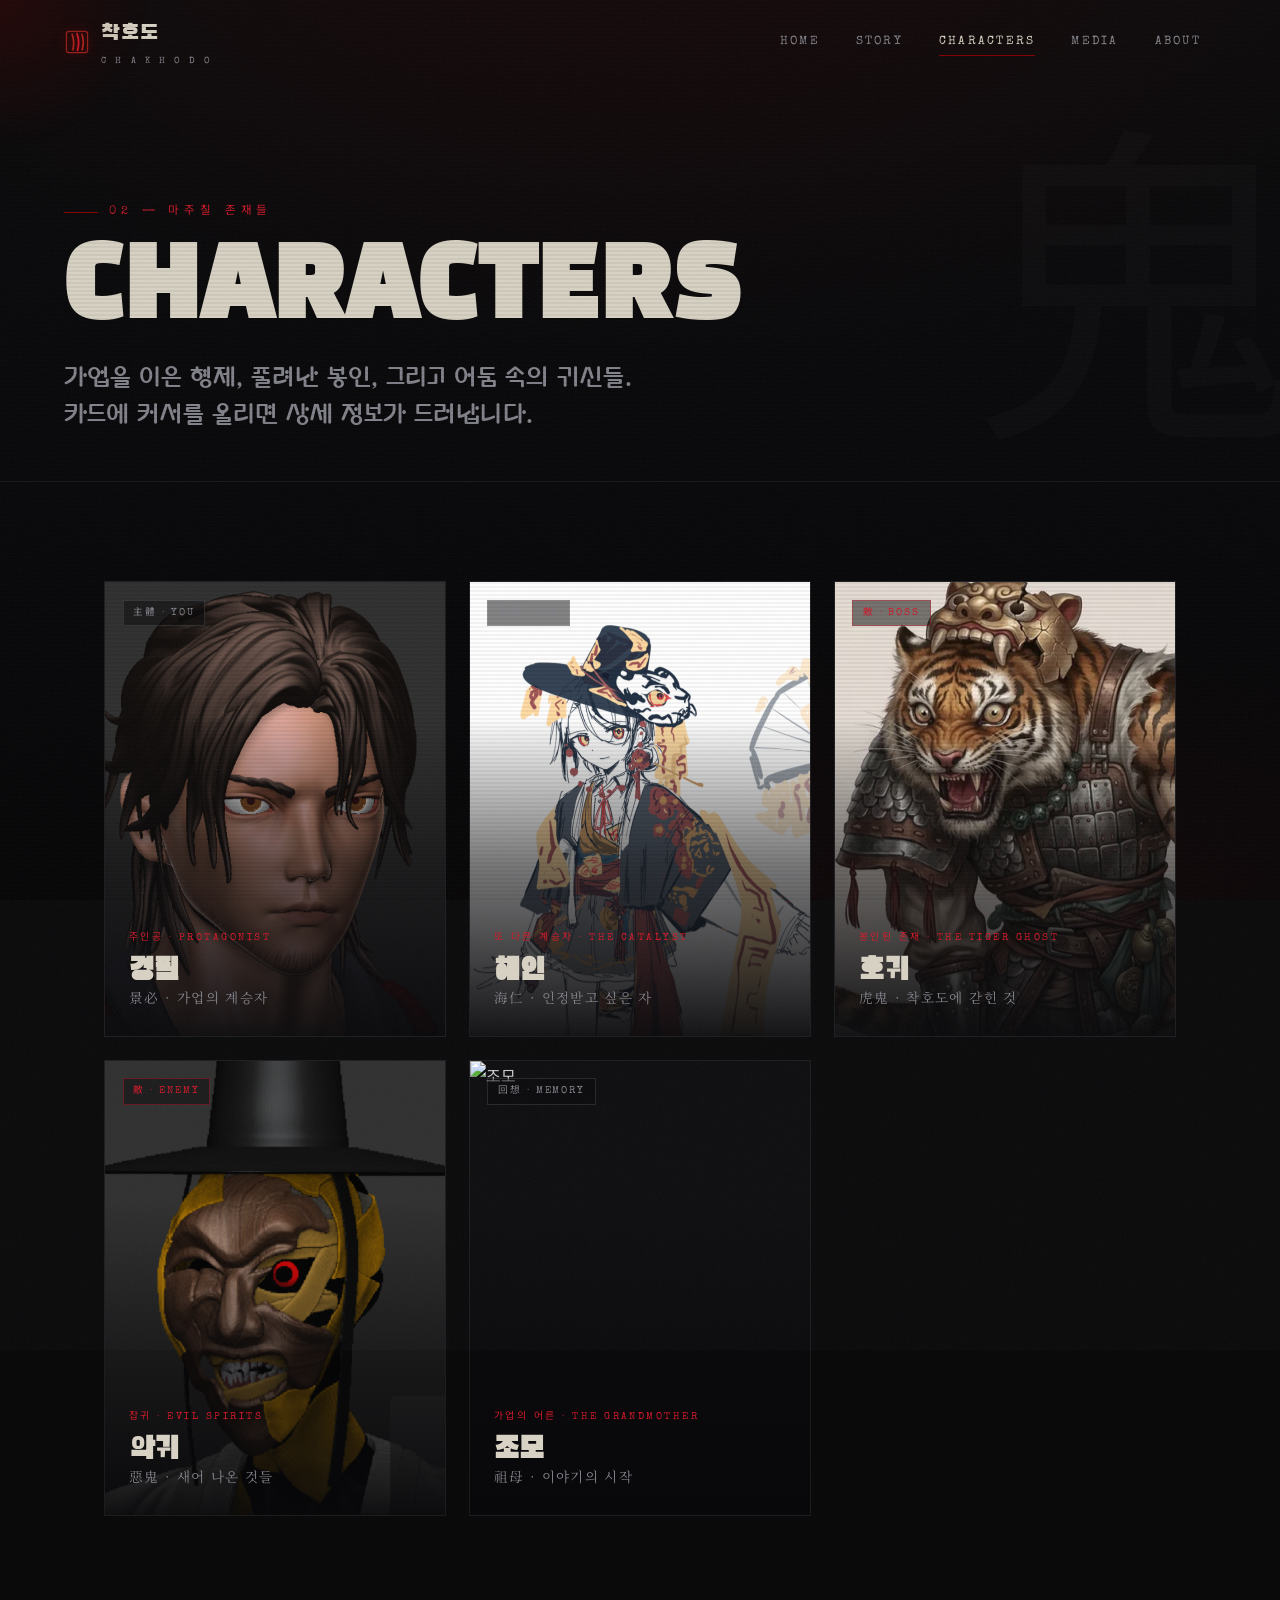
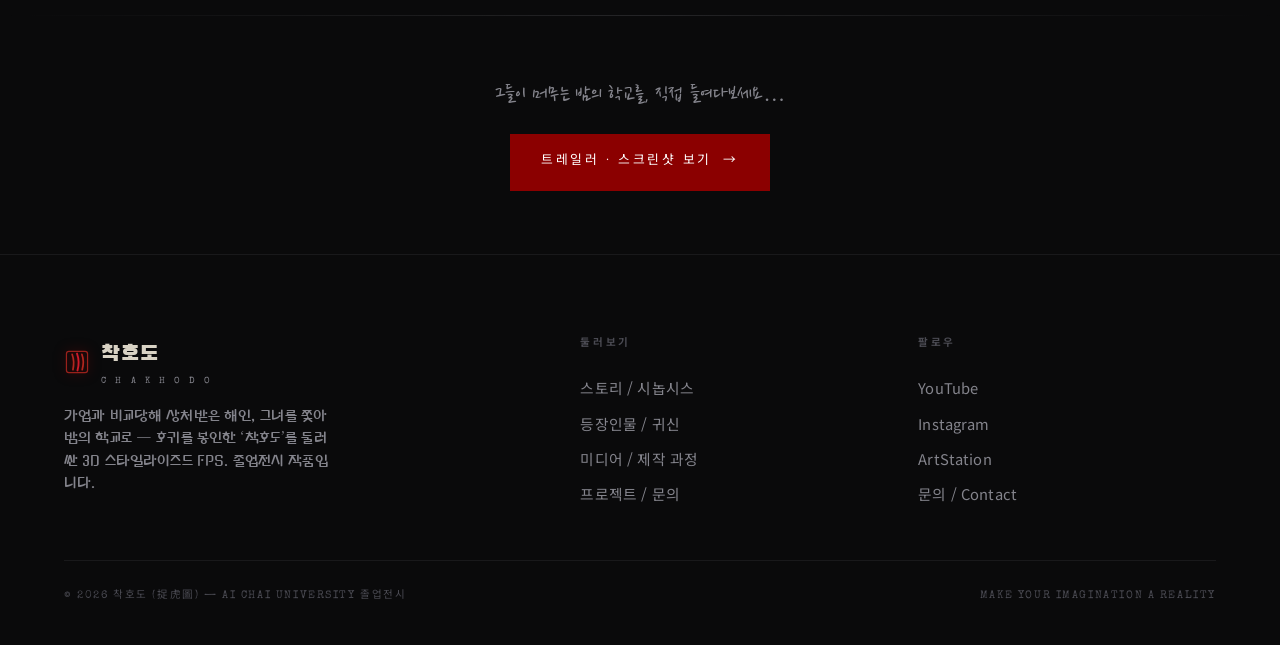
==== characters.html @ b0e3c372 "Initial commit: 졸업작품 Chakhodo 웹사이트" ====
<!DOCTYPE html>
<html lang="ko">
<head>
  <meta charset="UTF-8" />
  <meta name="viewport" content="width=device-width, initial-scale=1.0" />
  <title>등장인물 / 귀신 — 착호도 (捉虎圖)</title>
  <meta name="description" content="경필, 해인, 호귀, 그리고 학교를 떠도는 악귀들. 3D 스타일라이즈드 FPS 착호도의 등장인물." />
  <meta name="theme-color" content="#0a0a0b" />
  <link rel="icon" type="image/svg+xml" href="assets/img/mark.svg" />
  <link rel="preconnect" href="https://fonts.googleapis.com" />
  <link rel="preconnect" href="https://fonts.gstatic.com" crossorigin />
  <link rel="stylesheet" href="assets/css/style.css" />
</head>
<body>
  <div class="grain" aria-hidden="true"></div>
  <div class="scanlines" aria-hidden="true"></div>
  <div class="vignette" aria-hidden="true"></div>
  <div class="cursor-glow" aria-hidden="true"></div>

  <header class="site-header">
    <a class="brand" href="index.html" aria-label="착호도 홈">
      <img class="mark" src="assets/img/mark.svg" alt="" />
      <span>착호도<small>C H A K H O D O</small></span>
    </a>
    <nav class="nav" aria-label="주요 메뉴">
      <a href="index.html">HOME</a>
      <a href="story.html">STORY</a>
      <a href="characters.html" class="active">CHARACTERS</a>
      <a href="media.html">MEDIA</a>
      <a href="download.html">ABOUT</a>
    </nav>
    <button class="nav-toggle" aria-label="메뉴 열기" aria-expanded="false">
      <span></span><span></span><span></span>
    </button>
  </header>

  <main>
    <section class="page-hero" data-ghost="鬼">
      <span class="eyebrow">02 — 마주칠 존재들</span>
      <h1 class="glitch" data-text="CHARACTERS">CHARACTERS</h1>
      <p>가업을 이은 형제, 풀려난 봉인, 그리고 어둠 속의 귀신들.<br>카드에 커서를 올리면 상세 정보가 드러납니다.</p>
    </section>

    <section class="section">
      <div class="wrap">
        <div class="char-grid">

          <!-- 경필 (주인공) -->
          <article class="char-card reveal">
            <img class="char-portrait" src="assets/img/char/CHARACTERS-1.png" alt="경필" loading="lazy" />
            <span class="char-card__tag">主體 · YOU</span>
            <div class="char-card__body">
              <span class="char-card__role">주인공 · Protagonist</span>
              <h3 class="char-card__name">경필<span class="sub">景必 · 가업의 계승자</span></h3>
              <p class="char-card__desc">가업을 물려받은 자이자 플레이어. 뒤늦게 해인의 쪽지를 전해 듣고 밤의 학교로 달려가, 1인칭 시점에서 악귀를 격퇴하며 그녀의 흔적을 쫓는다.</p>
            </div>
          </article>

          <!-- 해인 (발단) -->
          <article class="char-card reveal" data-d="1">
            <img class="char-portrait" src="assets/img/char/CHARACTERS-2.png" alt="해인" loading="lazy" />
            <span class="char-card__tag">發端 · KEY</span>
            <div class="char-card__body">
              <span class="char-card__role">또 다른 계승자 · The Catalyst</span>
              <h3 class="char-card__name">해인<span class="sub">海仁 · 인정받고 싶은 자</span></h3>
              <p class="char-card__desc">모두에게 인정받고 싶었던 사람. 쪽지를 남기고 홀로 착호도의 봉인을 풀려 하지만, 서툰 주술이 오히려 귀신을 끌어들여 봉인을 무너뜨리는 화근이 된다.</p>
            </div>
          </article>

          <!-- 호귀 (보스) -->
          <article class="char-card is-threat reveal" data-d="2">
            <img class="char-portrait" src="assets/img/char/CHARACTERS-3.png" alt="호귀" loading="lazy" />
            <span class="char-card__tag">敵 · BOSS</span>
            <div class="char-card__body">
              <span class="char-card__role">봉인된 존재 · The Tiger Ghost</span>
              <h3 class="char-card__name">호귀<span class="sub">虎鬼 · 착호도에 갇힌 것</span></h3>
              <p class="char-card__desc">학교의 착호도(捉虎圖)에 봉인되어 있던 호랑이 귀신. 봉인이 무너질수록 본모습을 드러내며, 경필이 끝내 마주해야 할 가장 큰 위협이다.</p>
            </div>
          </article>

          <!-- 악귀 (적) -->
          <article class="char-card is-threat reveal">
            <img class="char-portrait" src="assets/img/char/CHARACTERS-4.png" alt="악귀" loading="lazy" />
            <span class="char-card__tag">敵 · ENEMY</span>
            <div class="char-card__body">
              <span class="char-card__role">잡귀 · Evil Spirits</span>
              <h3 class="char-card__name">악귀<span class="sub">惡鬼 · 새어 나온 것들</span></h3>
              <p class="char-card__desc">해인의 주술에 이끌려 봉인 밖으로 새어 나온 귀신들. 어두운 복도와 교실을 메우며 두 사람을 위협한다. 경필이 차례로 격퇴해야 할 FPS의 적들.</p>
            </div>
          </article>

          <!-- 조모 (회상) -->
          <article class="char-card reveal" data-d="1">
            <img class="char-portrait" src="assets/img/char/CHARACTERS-5.png" alt="조모" loading="lazy" />
            <span class="char-card__tag">回想 · MEMORY</span>
            <div class="char-card__body">
              <span class="char-card__role">가업의 어른 · The Grandmother</span>
              <h3 class="char-card__name">조모<span class="sub">祖母 · 이야기의 시작</span></h3>
              <p class="char-card__desc">그 장례식에서 모든 것이 시작되었다. 가업과 착호도, 그리고 두 사람의 엇갈린 마음 — 회상 속에서 그 내력이 조금씩 드러난다.</p>
            </div>
          </article>

        </div>

      </div>
    </section>

    <hr class="divider" />

    <section class="section section--tight">
      <div class="wrap" style="text-align:center;">
        <p class="hand reveal" style="margin-bottom:1.4rem;">그들이 머무는 밤의 학교를, 직접 들여다보세요…</p>
        <a href="media.html" class="btn btn--solid reveal" data-d="1">트레일러 · 스크린샷 보기 <span class="arrow">→</span></a>
      </div>
    </section>
  </main>

  <footer class="site-footer">
    <div class="footer-grid">
      <div class="footer-brand">
        <a class="brand" href="index.html">
          <img class="mark" src="assets/img/mark.svg" alt="" />
          <span>착호도<small>C H A K H O D O</small></span>
        </a>
        <p>가업과 비교당해 상처받은 해인, 그녀를 쫓아 밤의 학교로 — 호귀를 봉인한 ‘착호도’를 둘러싼 3D 스타일라이즈드 FPS. 졸업전시 작품입니다.</p>
      </div>
      <div class="foot-col">
        <h5>둘러보기</h5>
        <a href="story.html">스토리 / 시놉시스</a>
        <a href="characters.html">등장인물 / 귀신</a>
        <a href="media.html">미디어 / 제작 과정</a>
        <a href="download.html">프로젝트 / 문의</a>
      </div>
      <div class="foot-col">
        <h5>팔로우</h5>
        <a href="#" rel="noopener">YouTube</a>
        <a href="#" rel="noopener">Instagram</a>
        <a href="#" rel="noopener">ArtStation</a>
        <a href="download.html">문의 / Contact</a>
      </div>
    </div>
    <div class="foot-bottom">
      <span>© <span data-year>2026</span> 착호도 (捉虎圖) — ai Chai University 졸업전시</span>
      <span>MAKE YOUR IMAGINATION A REALITY</span>
    </div>
  </footer>

  <script src="assets/js/main.js"></script>
</body>
</html>
---- assets/css/style.css ----
/* =====================================================================
   착호도 (捉虎圖 · Chakhodo) — 조선 민속 호러 게임 웹사이트
   Design System  ·  Korean Folk Horror / Ink · Grunge
   ---------------------------------------------------------------------
   목차
   00. Fonts & Reset
   01. Design Tokens (변수)
   02. Base / Typography
   03. Atmosphere Layers (grain / vignette / scanlines / cursor)
   04. Layout & Utilities
   05. Header / Navigation
   06. Buttons & Links
   07. Hero
   08. Sections & Headings
   09. Cards (story / character / media / team)
   10. Lightbox
   11. Footer
   12. Animations
   13. Reveal on scroll
   14. Responsive
   ===================================================================== */

/* 00. Fonts ---------------------------------------------------------- */
@import url('https://fonts.googleapis.com/css2?family=Black+Han+Sans&family=Gugi&family=Italianno&family=Nanum+Brush+Script&family=Noto+Sans+KR:wght@300;400;500;700&family=Noto+Serif+KR:wght@400;600;900&family=Noto+Serif+TC:wght@600;900&family=Nanum+Pen+Script&family=Special+Elite&display=swap');

/* 독립서체(Dokrip) — 고전 붓글씨 웹폰트 (projectnoonnu) */
@font-face {
  font-family: 'Independent';
  src: url('https://cdn.jsdelivr.net/gh/projectnoonnu/noonfonts_twelve@1.1/Dokrip.woff') format('woff');
  font-weight: normal;
  font-display: swap;
}

*, *::before, *::after { box-sizing: border-box; margin: 0; padding: 0; }

/* 01. Design Tokens -------------------------------------------------- */
:root {
  /* color */
  --bg:        #0a0a0b;
  --bg-1:      #0e0e10;
  --bg-2:      #141417;
  --bg-3:      #1b1b1f;
  --line:      rgba(220, 220, 230, 0.07);
  --line-2:    rgba(220, 220, 230, 0.13);

  --text:      #c9c9cc;
  --text-dim:  #84848c;
  --text-faint:#4a4a52;

  --blood:       #8b0000;
  --blood-mid:   #a51010;
  --blood-bright:#d11a2a;
  --rust:        #6b4a3a;
  --bone:        #d8d2c4;
  --seal:        #b3261e;   /* 인주(印朱) 붉은색 — 제목 한자/영문 */
  --paper:       #d9c9a6;   /* 한지(韓紙) 종이색 */
  --ink-white:   #f2eee4;   /* 붓글씨 흰색 */

  /* type */
  --f-display: 'Black Han Sans', 'Noto Sans KR', sans-serif;
  --f-brush:   'Gugi', 'Nanum Brush Script', 'Black Han Sans', serif; /* 붓글씨 제목 */
  --f-script:  'Italianno', cursive;                                  /* 영문 필기체 */
  --f-hanja:   'Noto Serif TC', 'Noto Serif KR', serif;               /* 한자 번체(정자) */
  --f-desc:    'Independent', 'Gugi', 'Noto Serif KR', serif; /* 설명(본문) 고전 붓글씨 — 독립서체 */
  --f-serif:   'Noto Serif KR', serif;
  --f-body:    'Noto Sans KR', sans-serif;
  --f-hand:    'Nanum Pen Script', cursive;
  --f-mono:    'Special Elite', 'Noto Sans KR', monospace;

  /* space */
  --pad-x: clamp(1.25rem, 5vw, 6rem);
  --maxw: 1200px;

  /* fx */
  --ease: cubic-bezier(0.22, 0.61, 0.36, 1);
}

/* 02. Base ----------------------------------------------------------- */
html { scroll-behavior: smooth; -webkit-text-size-adjust: 100%; }

body {
  background: var(--bg);
  color: var(--text);
  font-family: var(--f-body);
  font-weight: 400;
  line-height: 1.75;
  letter-spacing: 0.01em;
  overflow-x: hidden;
  position: relative;
  min-height: 100vh;
  -webkit-font-smoothing: antialiased;
}

/* faint background texture — radial decay + a deep red breath */
body::before {
  content: "";
  position: fixed;
  inset: 0;
  z-index: -2;
  background:
    radial-gradient(120% 90% at 50% -10%, rgba(139,0,0,0.10), transparent 55%),
    radial-gradient(90% 70% at 80% 110%, rgba(40,10,12,0.35), transparent 60%),
    linear-gradient(180deg, #0a0a0b 0%, #08080a 50%, #060607 100%);
  animation: breathe 11s ease-in-out infinite;
}

img { max-width: 100%; display: block; }
a { color: inherit; text-decoration: none; }
::selection { background: var(--blood); color: #fff; }

/* custom scrollbar */
::-webkit-scrollbar { width: 11px; }
::-webkit-scrollbar-track { background: #060607; }
::-webkit-scrollbar-thumb {
  background: linear-gradient(var(--bg-3), #2a1416);
  border: 2px solid #060607; border-radius: 99px;
}
::-webkit-scrollbar-thumb:hover { background: var(--blood); }

/* 03. Atmosphere Layers --------------------------------------------- */
/* film grain */
.grain {
  position: fixed; inset: -50%;
  z-index: 9990; pointer-events: none;
  opacity: 0.045;
  background-image: url("data:image/svg+xml,%3Csvg xmlns='http://www.w3.org/2000/svg' width='220' height='220'%3E%3Cfilter id='n'%3E%3CfeTurbulence type='fractalNoise' baseFrequency='0.9' numOctaves='3' stitchTiles='stitch'/%3E%3C/filter%3E%3Crect width='100%25' height='100%25' filter='url(%23n)'/%3E%3C/svg%3E");
  animation: grainShift 0.5s steps(4) infinite;
}
/* vignette */
.vignette {
  position: fixed; inset: 0; z-index: 9991; pointer-events: none;
  background: radial-gradient(120% 120% at 50% 45%, transparent 55%, rgba(0,0,0,0.55) 100%);
  mix-blend-mode: multiply;
}
/* scanlines (very subtle) */
.scanlines {
  position: fixed; inset: 0; z-index: 9992; pointer-events: none;
  opacity: 0.5;
  background: repeating-linear-gradient(
    180deg, transparent 0, transparent 2px, rgba(0,0,0,0.18) 3px, transparent 4px);
}
/* trailing cursor glow (desktop only, set via JS) */
.cursor-glow {
  position: fixed; top: 0; left: 0; z-index: 9993; pointer-events: none;
  width: 320px; height: 320px; margin: -160px 0 0 -160px;
  border-radius: 50%;
  background: radial-gradient(circle, rgba(139,0,0,0.18), transparent 65%);
  opacity: 0; transition: opacity 0.6s ease;
  will-change: transform;
}
body.has-cursor .cursor-glow { opacity: 1; }

/* 04. Layout & Utilities -------------------------------------------- */
.wrap { width: 100%; max-width: var(--maxw); margin-inline: auto; padding-inline: var(--pad-x); }
.section { padding-block: clamp(4.5rem, 11vh, 9rem); position: relative; }
.section--tight { padding-block: clamp(3rem, 7vh, 5rem); }
.divider { height: 1px; background: linear-gradient(90deg, transparent, var(--line-2), transparent); border: 0; }

.eyebrow {
  font-family: var(--f-mono);
  font-size: 0.72rem; letter-spacing: 0.42em; text-transform: uppercase;
  color: var(--blood-bright); display: inline-flex; align-items: center; gap: 0.7rem;
}
.eyebrow::before { content: ""; width: 34px; height: 1px; background: var(--blood); display: inline-block; }
.text-dim { color: var(--text-dim); }
.hand { font-family: var(--f-hand); color: var(--text-dim); font-size: 1.35rem; line-height: 1.5; }

/* 설명(본문) 텍스트 — 붓글씨 폰트 (작고 흘림이 강해 크기·줄간격 보정)
   ※ 너무 흘려 읽기 어려우면 이 블록의 selector에서 해당 항목만 빼면 됩니다. */
.hero__lede,
.page-hero p,
.sec-sub,
.prose p,
.lore-card p,
.char-card__desc,
.feat p,
.tl-item p,
.dl-panel p,
.footer-brand p {
  font-family: var(--f-desc);
  font-size: 1.5em;          /* ← 설명 글자 크기 (더 키우려면 이 값을 올리세요) */
  line-height: 1.55;
  letter-spacing: 0.01em;
}
/* 영문이 섞인 본문은 라틴 글자만 읽기 좋은 폰트로 (붓글씨는 한글만 지원) */
.lore-card p:lang(en) { font-family: 'Noto Sans KR', sans-serif; font-size: 1rem; line-height: 1.9; }

/* 05. Header / Nav --------------------------------------------------- */
.site-header {
  position: fixed; top: 0; left: 0; right: 0; z-index: 1000;
  display: flex; align-items: center; justify-content: space-between;
  padding: 0.9rem var(--pad-x);
  transition: background 0.4s var(--ease), border-color 0.4s var(--ease), padding 0.4s var(--ease);
  border-bottom: 1px solid transparent;
}
.site-header.scrolled {
  background: rgba(8,8,10,0.82);
  backdrop-filter: blur(12px) saturate(120%);
  -webkit-backdrop-filter: blur(12px) saturate(120%);
  border-bottom-color: var(--line);
  padding-block: 0.65rem;
}
.brand { display: flex; align-items: center; gap: 0.7rem; font-family: var(--f-display); font-size: 1.4rem; letter-spacing: 0.06em; color: var(--bone); }
.brand .mark { width: 26px; height: 26px; flex: 0 0 auto; filter: drop-shadow(0 0 6px rgba(139,0,0,0.6)); }
.brand small { font-family: var(--f-mono); font-size: 0.55rem; letter-spacing: 0.35em; color: var(--text-dim); display: block; }

.nav { display: flex; align-items: center; gap: 0.35rem; }
.nav a {
  position: relative; font-family: var(--f-mono); font-size: 0.78rem; letter-spacing: 0.18em;
  text-transform: uppercase; color: var(--text-dim); padding: 0.55rem 0.95rem; transition: color 0.3s;
}
.nav a::after {
  content: ""; position: absolute; left: 0.95rem; right: 0.95rem; bottom: 0.35rem; height: 1px;
  background: var(--blood-bright); transform: scaleX(0); transform-origin: left; transition: transform 0.35s var(--ease);
}
.nav a:hover { color: var(--text); }
.nav a:hover::after { transform: scaleX(1); }
.nav a.active { color: var(--bone); }
.nav a.active::after { transform: scaleX(1); background: var(--blood); }

.nav-toggle {
  display: none; width: 42px; height: 42px; background: none; border: 1px solid var(--line-2);
  cursor: pointer; position: relative; border-radius: 4px;
}
.nav-toggle span { position: absolute; left: 10px; right: 10px; height: 1.5px; background: var(--text); transition: 0.3s var(--ease); }
.nav-toggle span:nth-child(1) { top: 14px; }
.nav-toggle span:nth-child(2) { top: 20px; }
.nav-toggle span:nth-child(3) { top: 26px; }
.nav-toggle.open span:nth-child(1) { top: 20px; transform: rotate(45deg); }
.nav-toggle.open span:nth-child(2) { opacity: 0; }
.nav-toggle.open span:nth-child(3) { top: 20px; transform: rotate(-45deg); }

/* 06. Buttons -------------------------------------------------------- */
.btn {
  display: inline-flex; align-items: center; gap: 0.7rem;
  font-family: var(--f-mono); font-size: 0.8rem; letter-spacing: 0.2em; text-transform: uppercase;
  padding: 1rem 1.9rem; cursor: pointer; border: 1px solid var(--line-2); background: transparent;
  color: var(--text); position: relative; overflow: hidden; transition: color 0.35s, border-color 0.35s;
}
.btn::before {
  content: ""; position: absolute; inset: 0; background: var(--blood);
  transform: translateY(101%); transition: transform 0.4s var(--ease); z-index: -1;
}
.btn:hover { color: #fff; border-color: var(--blood); }
.btn:hover::before { transform: translateY(0); }
.btn .arrow { transition: transform 0.35s var(--ease); }
.btn:hover .arrow { transform: translateX(5px); }
.btn--solid { background: var(--blood); border-color: var(--blood); color: #fff; }
.btn--solid::before { background: #fff; }
.btn--solid:hover { color: var(--bg); }
.btn--ghost { border-color: transparent; padding-inline: 0.5rem; }
.btn--ghost::before { display: none; }
.btn--ghost:hover { color: var(--blood-bright); }

/* 07. Hero ----------------------------------------------------------- */
.hero {
  min-height: 100svh; display: flex; flex-direction: column; justify-content: center;
  position: relative; padding: 7rem var(--pad-x) 4rem; overflow: hidden;
}
.hero__bg {
  position: absolute; inset: 0; z-index: -1;
  background:
    radial-gradient(60% 50% at 50% 38%, rgba(139,0,0,0.16), transparent 70%),
    repeating-linear-gradient(90deg, transparent 0 38px, rgba(255,255,255,0.012) 39px 40px);
}
.hero__bg::after { /* drifting fog */
  content: ""; position: absolute; inset: -20%;
  background: radial-gradient(40% 40% at 30% 60%, rgba(60,60,70,0.10), transparent 70%),
              radial-gradient(45% 45% at 75% 30%, rgba(80,20,24,0.10), transparent 70%);
  animation: drift 24s ease-in-out infinite alternate;
}
/* 배경 동영상 (메인 히어로) — 끊김 없이 반복 재생되는 앰비언트 배경 */
.hero__video-wrap { position: absolute; inset: 0; z-index: -2; overflow: hidden; background: #060607; }
.hero__video {
  position: absolute; inset: 0; width: 100%; height: 100%; object-fit: cover;
  filter: grayscale(0.22) brightness(0.62) contrast(1.06);
}
/* 영상 플레이어 (mp4) */
.video-player {
  display: block;
  width: 100%;
  aspect-ratio: 16 / 9;
  height: auto;
  object-fit: cover;
  border: 1px solid var(--line-2);
  border-radius: 8px;
  overflow: hidden;
  background: #060607;
  box-shadow: 0 24px 60px rgba(0,0,0,0.5);
}

/* 제작팀 — 사진 + 이름 + 이메일 카드 (3열 × 2행) */
.crew-grid {
  display: grid;
  grid-template-columns: repeat(3, 1fr);
  gap: 2.6rem 1.6rem;
}
.crew { text-align: center; }
.crew__photo {
  position: relative;
  width: 150px; height: 150px;
  margin: 0 auto 1.1rem;
  border-radius: 50%;
  overflow: hidden;
  border: 1px solid var(--line-2);
  background: var(--bg-1);
}
.crew__photo img,
.crew__photo .ph {
  position: absolute; inset: 0;
  width: 100%; height: 100%;
  object-fit: cover;
}
.crew__name { font-family: var(--f-serif); color: var(--bone); font-size: 1.4rem; line-height: 1.2; }
.crew__kr { color: var(--text-dim); font-size: 0.85rem; margin-top: 0.35rem; }
.crew__mail {
  display: inline-block; margin-top: 0.45rem;
  font-family: var(--f-mono); font-size: 0.74rem; letter-spacing: 0.02em;
  color: var(--blood-bright); text-decoration: none; word-break: break-all;
}
.crew__mail:hover { text-decoration: underline; }
@media (max-width: 760px) { .crew-grid { grid-template-columns: repeat(2, 1fr); } }
@media (max-width: 460px) { .crew-grid { grid-template-columns: 1fr; } }

/* 역할별 크레딧 리스트 */
.credits { margin: 3.2rem auto 0; max-width: 760px; }
.credit {
  display: grid;
  grid-template-columns: 1fr 1.3fr;
  gap: 2rem;
  align-items: baseline;
  padding: 1.15rem 0;
  border-top: 1px solid var(--line);
}
.credit:last-child { border-bottom: 1px solid var(--line); }
.credit dt {
  font-family: var(--f-mono);
  font-size: 0.72rem;
  letter-spacing: 0.14em;
  color: var(--text-dim);
  text-align: right;
}
.credit dd {
  margin: 0;
  font-family: var(--f-serif);
  color: var(--bone);
  font-size: 1.08rem;
  line-height: 1.5;
}
@media (max-width: 560px) {
  .credit { grid-template-columns: 1fr; gap: 0.4rem; }
  .credit dt { text-align: left; }
}

/* 동영상 위 어두운 오버레이 + 핏빛 톤 (분위기 + 글자 가독성) */
.hero__video-wrap::after {
  content: ""; position: absolute; inset: 0;
  background:
    radial-gradient(70% 60% at 50% 38%, rgba(139,0,0,0.18), transparent 70%),
    linear-gradient(180deg, rgba(8,8,10,0.50) 0%, rgba(8,8,10,0.70) 62%, rgba(8,8,10,0.94) 100%);
}
.hero__tag { margin-bottom: 1.8rem; }
.hero__title {
  font-family: var(--f-display);
  font-size: clamp(4.2rem, 17vw, 13rem); line-height: 0.86; letter-spacing: 0.02em;
  color: var(--bone); position: relative; text-shadow: 0 0 50px rgba(0,0,0,0.9);
}
.hero__title .en {
  display: block; font-family: var(--f-mono); font-size: clamp(0.7rem, 2.4vw, 1.1rem);
  letter-spacing: 0.7em; color: var(--blood-bright); margin-top: 1.6rem; text-shadow: none; padding-left: 0.7em;
}
.hero__lede {
  max-width: min(94vw, 62ch); margin-top: 2.4rem; font-size: clamp(1rem, 1.5vw, 1.18rem);
  color: var(--text-dim); line-height: 1.95; text-wrap: pretty;
}
.hero__lede strong { color: var(--text); font-weight: 500; }
.hero__cta { display: flex; flex-wrap: wrap; gap: 1rem; margin-top: 3rem; }
.hero__meta {
  position: absolute; bottom: 2.2rem; left: var(--pad-x); right: var(--pad-x);
  display: flex; justify-content: space-between; gap: 1rem; flex-wrap: wrap;
  font-family: var(--f-mono); font-size: 0.68rem; letter-spacing: 0.22em; color: var(--text-faint); text-transform: uppercase;
}
.hero__meta span { display: inline-flex; align-items: center; gap: 0.5rem; }
.hero__meta .dot { width: 6px; height: 6px; background: var(--blood); border-radius: 50%; animation: pulse 2.4s ease-in-out infinite; }
.scroll-hint { position: absolute; bottom: 2rem; left: 50%; transform: translateX(-50%); writing-mode: vertical-rl; font-family: var(--f-mono); font-size: 0.6rem; letter-spacing: 0.4em; color: var(--text-faint); }

/* 중앙 정렬 히어로 변형 (착호도 족자 제목용) */
.hero--center { align-items: center; text-align: center; }
.hero--center .hero__lede { margin-inline: auto; }
.hero--center .hero__cta { justify-content: center; }
.hero--center .eyebrow { justify-content: center; }

/* 07b. 세로 3중 제목 — 한글(붓) / 한자(인주) / 영문(필기) ------------- */
.title-scroll {
  position: relative; display: inline-block;
  margin: 1.6rem 0 0.4rem;
  padding: clamp(1.6rem, 4vw, 3rem) clamp(2.6rem, 8vw, 6rem);
  /* 배경 동영상이 비치도록 패널은 투명 — 가독성용 부드러운 어둠 헤일로만 */
  background: radial-gradient(54% 64% at 50% 50%, rgba(5,5,7,0.66) 0%, rgba(5,5,7,0.34) 50%, transparent 76%);
}

.title-stack { position: relative; display: inline-block; line-height: 0; }

/* 한자+영어 제목 이미지 (배경 레이어) — 전체 제목 크기를 결정 */
.t-back-pic { display: contents; }
.t-back-img {
  display: block; position: relative; z-index: 1;
  height: clamp(360px, 66vh, 620px); width: auto; max-width: 94vw;  /* ← 전체 제목 크기 (이 값으로 조절) */
  object-fit: contain;
}
/* 한글 붓글씨 이미지 (전면 레이어, 흰색) — 한자 위에 겹침 */
.t-kor-pic { display: contents; }
.t-kor-img {
  position: absolute; z-index: 2;
  height: 72%;            /* ← 한글 크기 (배경 높이의 %) */
  left: 40%; top: 50%;    /* ← 한글 위치: left% 줄이면 왼쪽, 키우면 오른쪽 */
  transform: translate(-50%, -50%);
  width: auto; object-fit: contain;
  filter: drop-shadow(0 4px 18px rgba(0,0,0,0.55));
}
/* (폴백) 이미지가 없을 때를 위한 텍스트 제목 스타일 */
.t-kor {
  writing-mode: vertical-rl; text-orientation: upright; white-space: nowrap;
  font-family: var(--f-brush); color: var(--ink-white);
  font-size: clamp(4rem, 12vh, 8rem); line-height: 1;
}
@keyframes candle {
  0%, 100% { box-shadow: inset 0 0 90px rgba(0,0,0,0.85), inset 0 0 0 1px rgba(180,140,90,0.08), 0 28px 70px rgba(0,0,0,0.6); }
  45%      { box-shadow: inset 0 0 78px rgba(0,0,0,0.8),  inset 0 0 0 1px rgba(180,140,90,0.12), 0 28px 70px rgba(0,0,0,0.6); }
  70%      { box-shadow: inset 0 0 95px rgba(0,0,0,0.88), inset 0 0 0 1px rgba(180,140,90,0.06), 0 28px 70px rgba(0,0,0,0.6); }
}

/* 08. Section headings ---------------------------------------------- */
.sec-head { margin-bottom: clamp(2.5rem, 6vw, 4.5rem); max-width: 72ch; }
.sec-head .num { font-family: var(--f-mono); font-size: 0.7rem; letter-spacing: 0.3em; color: var(--text-faint); display: block; margin-bottom: 1rem; }
.sec-title {
  font-family: var(--f-serif); font-weight: 900;
  font-size: clamp(2rem, 5.5vw, 4rem); line-height: 1.05; color: var(--bone); letter-spacing: -0.01em;
}
.sec-title .accent { color: var(--blood-bright); }
.sec-sub { margin-top: 1.4rem; color: var(--text-dim); font-size: 1.05rem; max-width: 60ch; }

.page-hero {
  padding: 12rem var(--pad-x) 3rem; position: relative; overflow: hidden;
  border-bottom: 1px solid var(--line);
}
.page-hero::before {
  content: attr(data-ghost); position: absolute; right: -2%; top: 38%;
  font-family: var(--f-display); font-size: clamp(7rem, 26vw, 22rem); color: rgba(255,255,255,0.018);
  line-height: 0.8; pointer-events: none; white-space: nowrap;
}
.page-hero .eyebrow { margin-bottom: 1.4rem; }
.page-hero h1 { font-family: var(--f-display); font-size: clamp(2.8rem, 9vw, 6rem); line-height: 0.95; color: var(--bone); letter-spacing: 0.02em; }
.page-hero p { margin-top: 1.4rem; max-width: min(94vw, 72ch); color: var(--text-dim); text-wrap: pretty; }

/* 09a. Story / prose ------------------------------------------------ */
.prose-grid { display: grid; grid-template-columns: 1fr 1fr; gap: clamp(2rem, 5vw, 5rem); align-items: start; }
.prose p { color: var(--text-dim); margin-bottom: 1.3rem; }
.prose p .lead { color: var(--text); }
.lore-card {
  border: 1px solid var(--line); background: linear-gradient(180deg, var(--bg-2), var(--bg-1));
  padding: clamp(1.6rem, 3vw, 2.6rem); position: relative;
}
.lore-card + .lore-card { margin-top: 1.5rem; }
.lore-card h3 { font-family: var(--f-serif); font-weight: 600; color: var(--bone); font-size: 1.3rem; margin-bottom: 0.8rem; }
.lore-card .k { font-family: var(--f-mono); font-size: 0.65rem; letter-spacing: 0.25em; color: var(--blood-bright); display: block; margin-bottom: 0.6rem; }
.lore-card .corner { position: absolute; top: 0; right: 0; width: 14px; height: 14px; border-top: 1px solid var(--blood); border-right: 1px solid var(--blood); }

/* timeline */
.timeline { position: relative; margin-top: 1rem; padding-left: 2rem; }
.timeline::before { content: ""; position: absolute; left: 5px; top: 6px; bottom: 6px; width: 1px; background: linear-gradient(var(--blood), transparent); }
.tl-item { position: relative; padding: 0 0 2.4rem 0.4rem; }
.tl-item::before { content: ""; position: absolute; left: -1.95rem; top: 7px; width: 11px; height: 11px; border-radius: 50%; background: var(--bg); border: 1px solid var(--blood); }
.tl-item .yr { font-family: var(--f-mono); font-size: 0.95rem; letter-spacing: 0.18em; color: var(--blood-bright); }
.tl-item h4 { font-family: var(--f-serif); color: var(--bone); margin: 0.3rem 0 0.4rem; font-size: 1.1rem; }
.tl-item p { color: var(--text-dim); font-size: 0.95rem; }

.pull {
  font-family: var(--f-serif); font-weight: 600; font-size: clamp(1.4rem, 3.4vw, 2.4rem);
  line-height: 1.45; color: var(--bone); text-align: center; max-width: 28ch; margin-inline: auto;
  position: relative; padding: 1rem 0;
}
.pull::before, .pull::after { content: '"'; font-family: var(--f-serif); color: var(--blood); opacity: 0.6; }
.pull .src { display: block; font-family: var(--f-hand); font-size: 1.4rem; color: var(--text-dim); margin-top: 1.2rem; }

/* 09b. Character cards ---------------------------------------------- */
.char-grid { display: grid; grid-template-columns: repeat(auto-fill, minmax(260px, 1fr)); gap: 1.4rem; }
.char-card {
  position: relative; overflow: hidden; border: 1px solid var(--line);
  background: var(--bg-1); aspect-ratio: 3 / 4; display: flex; flex-direction: column; justify-content: flex-end;
  transition: transform 0.5s var(--ease), border-color 0.5s var(--ease);
}
.char-card:hover { transform: translateY(-6px); border-color: var(--line-2); }
.char-portrait { position: absolute; inset: 0; z-index: 0; }
img.char-portrait { width: 100%; height: 100%; object-fit: cover; object-position: center top; }
.char-card::after { /* readability + grain over portrait */
  content: ""; position: absolute; inset: 0; z-index: 1;
  background: linear-gradient(180deg, transparent 30%, rgba(8,8,10,0.55) 62%, rgba(8,8,10,0.96) 100%);
}
.char-card__body { position: relative; z-index: 2; padding: 1.5rem; }
.char-card__role { font-family: var(--f-mono); font-size: 0.62rem; letter-spacing: 0.25em; color: var(--blood-bright); text-transform: uppercase; }
.char-card__name { font-family: var(--f-display); font-size: 1.9rem; color: var(--bone); line-height: 1; margin: 0.5rem 0; }
.char-card__name .sub { font-family: var(--f-serif); font-weight: 400; font-size: 0.85rem; color: var(--text-dim); letter-spacing: 0.1em; display: block; margin-top: 0.3rem; }
.char-card__desc { font-size: 0.9rem; color: var(--text-dim); max-height: 0; opacity: 0; overflow: hidden; transition: max-height 0.55s var(--ease), opacity 0.45s var(--ease), margin 0.45s var(--ease); }
.char-card:hover .char-card__desc { max-height: 160px; opacity: 1; margin-top: 0.8rem; }
.char-card__tag { position: absolute; top: 1.1rem; left: 1.1rem; z-index: 2; font-family: var(--f-mono); font-size: 0.6rem; letter-spacing: 0.2em; color: var(--text-dim); border: 1px solid var(--line-2); padding: 0.25rem 0.6rem; background: rgba(8,8,10,0.5); }
.char-card.is-threat .char-card__tag { color: var(--blood-bright); border-color: rgba(209,26,42,0.4); }

/* 10a. Media / screenshots ------------------------------------------ */
.media-grid { display: grid; grid-template-columns: repeat(12, 1fr); gap: 1rem; }
.shot {
  position: relative; overflow: hidden; border: 1px solid var(--line); cursor: pointer;
  background: var(--bg-1); aspect-ratio: 16 / 9; transition: border-color 0.4s;
}
.shot.span-6 { grid-column: span 6; } .shot.span-4 { grid-column: span 4; }
.shot.span-8 { grid-column: span 8; } .shot.span-12 { grid-column: span 12; aspect-ratio: 21 / 9; }
.shot__img { position: absolute; inset: 0; transition: transform 0.7s var(--ease), filter 0.5s; filter: grayscale(0.3) brightness(0.85); }
img.shot__img { width: 100%; height: 100%; object-fit: cover; }
.shot:hover { border-color: var(--blood); }
.shot:hover .shot__img { transform: scale(1.05); filter: grayscale(0) brightness(1); }
.shot__cap { position: absolute; left: 0; bottom: 0; right: 0; z-index: 2; padding: 1rem 1.2rem; font-family: var(--f-mono); font-size: 0.66rem; letter-spacing: 0.2em; color: var(--text); text-transform: uppercase; background: linear-gradient(transparent, rgba(8,8,10,0.9)); display: flex; justify-content: space-between; }
.shot__zoom { position: absolute; top: 0.9rem; right: 0.9rem; z-index: 2; width: 30px; height: 30px; border: 1px solid var(--line-2); display: grid; place-items: center; color: var(--text-dim); opacity: 0; transition: 0.4s; background: rgba(8,8,10,0.5); }
.shot:hover .shot__zoom { opacity: 1; }

/* trailer */
.trailer {
  position: relative; aspect-ratio: 16 / 9; border: 1px solid var(--line-2);
  background: radial-gradient(60% 60% at 50% 50%, #16070a, #060607); overflow: hidden; cursor: pointer; display: grid; place-items: center;
}
.trailer__play { width: 96px; height: 96px; border-radius: 50%; border: 1px solid var(--blood); display: grid; place-items: center; position: relative; transition: transform 0.4s, background 0.4s; }
.trailer:hover .trailer__play { transform: scale(1.08); background: rgba(139,0,0,0.2); }
.trailer__play::before { content: ""; position: absolute; inset: -1px; border-radius: 50%; border: 1px solid var(--blood); animation: ripple 2.6s ease-out infinite; }
.trailer__play svg { margin-left: 5px; }
.trailer__label { position: absolute; bottom: 1.4rem; left: 1.6rem; font-family: var(--f-mono); font-size: 0.7rem; letter-spacing: 0.3em; color: var(--text-dim); text-transform: uppercase; }

/* 10b. Placeholder visual (no real asset yet) ----------------------- */
.ph {
  position: absolute; inset: 0;
  background-color: var(--bg-2);
  background-image:
    repeating-linear-gradient(135deg, rgba(0,0,0,0.25) 0 1px, transparent 1px 9px),
    radial-gradient(80% 80% at 30% 20%, rgba(139,0,0,0.14), transparent 60%),
    radial-gradient(60% 60% at 80% 90%, rgba(40,40,48,0.4), transparent 70%);
}
.ph::after {
  content: attr(data-label); position: absolute; inset: 0; display: grid; place-items: center;
  font-family: var(--f-mono); font-size: 0.7rem; letter-spacing: 0.3em; color: var(--text-faint); text-transform: uppercase; text-align: center; padding: 1rem;
}

/* 제작 과정 캐러셀 ------------------------------------------------- */
.carousel { margin-bottom: 2.8rem; }
.carousel:last-of-type { margin-bottom: 0; }
.carousel__bar {
  display: flex; justify-content: space-between; align-items: baseline; gap: 1rem;
  margin-bottom: 0.8rem;
  font-family: var(--f-mono); font-size: 0.7rem; letter-spacing: 0.2em; text-transform: uppercase;
}
.carousel__name { color: var(--bone); }
.carousel__tool { color: var(--text-dim); white-space: nowrap; }
.carousel__frame {
  position: relative; overflow: hidden;
  border: 1px solid var(--line-2); background: #060607;
}
.carousel__track {
  display: flex;
  overflow-x: auto;
  scroll-snap-type: x mandatory;
  scroll-behavior: smooth;
  -webkit-overflow-scrolling: touch;
  scrollbar-width: none;
}
.carousel__track::-webkit-scrollbar { display: none; }
.cslide {
  position: relative; flex: 0 0 100%;
  aspect-ratio: 16 / 9;
  scroll-snap-align: center;
  margin: 0; cursor: zoom-in;
}
.cslide img,
.cslide .ph { position: absolute; inset: 0; width: 100%; height: 100%; object-fit: cover; }
.carousel__nav {
  position: absolute; top: 50%; transform: translateY(-50%); z-index: 3;
  width: 44px; height: 44px;
  border: 1px solid var(--line-2); background: rgba(8,8,10,0.55);
  color: var(--bone); font-size: 1.6rem; line-height: 1;
  display: grid; place-items: center; cursor: pointer;
  transition: background 0.3s, border-color 0.3s;
}
.carousel__nav:hover { background: var(--blood); border-color: var(--blood); }
.carousel__nav.prev { left: 0.7rem; }
.carousel__nav.next { right: 0.7rem; }
.carousel__count {
  margin-top: 0.7rem; text-align: right;
  font-family: var(--f-mono); font-size: 0.7rem; letter-spacing: 0.2em; color: var(--text-dim);
}

/* 11. Feature rows (download) --------------------------------------- */
.feat-row { display: grid; grid-template-columns: repeat(auto-fit, minmax(200px,1fr)); gap: 1px; background: var(--line); border: 1px solid var(--line); }
.feat { background: var(--bg-1); padding: 2rem 1.6rem; }
.feat .ic { color: var(--blood-bright); margin-bottom: 1rem; }
.feat h4 { font-family: var(--f-serif); color: var(--bone); font-size: 1.05rem; margin-bottom: 0.5rem; }
.feat p { font-size: 0.9rem; color: var(--text-dim); }

.specs { display: grid; grid-template-columns: 1fr 1fr; gap: 0; border: 1px solid var(--line); }
.specs dt { font-family: var(--f-mono); font-size: 0.7rem; letter-spacing: 0.18em; color: var(--text-dim); text-transform: uppercase; padding: 1rem 1.4rem; border-bottom: 1px solid var(--line); background: var(--bg-1); }
.specs dd { padding: 1rem 1.4rem; border-bottom: 1px solid var(--line); color: var(--text); font-size: 0.92rem; background: var(--bg); }

/* download CTA panel */
.dl-panel {
  border: 1px solid var(--line-2); background:
    radial-gradient(120% 100% at 50% 0%, rgba(139,0,0,0.16), transparent 60%), var(--bg-1);
  padding: clamp(2.5rem, 6vw, 5rem); text-align: center; position: relative; overflow: hidden;
}
.dl-panel h2 { font-family: var(--f-display); font-size: clamp(2.2rem,7vw,4.5rem); color: var(--bone); line-height: 0.95; }
.dl-panel p { color: var(--text-dim); max-width: 40ch; margin: 1.2rem auto 2.2rem; }
.dl-buttons { display: flex; gap: 1rem; justify-content: center; flex-wrap: wrap; }

/* team */
.team-grid { display: grid; grid-template-columns: repeat(auto-fill, minmax(180px,1fr)); gap: 1px; background: var(--line); border: 1px solid var(--line); }
.team { background: var(--bg-1); padding: 1.8rem 1.4rem; transition: background 0.4s; }
.team:hover { background: var(--bg-2); }
.team .role { font-family: var(--f-mono); font-size: 0.62rem; letter-spacing: 0.22em; color: var(--blood-bright); text-transform: uppercase; }
.team .nm { font-family: var(--f-serif); color: var(--bone); font-size: 1.25rem; margin: 0.5rem 0 0.2rem; }
.team .h { font-size: 0.82rem; color: var(--text-dim); }

/* 10. Lightbox ------------------------------------------------------ */
.lightbox {
  position: fixed; inset: 0; z-index: 2000; background: rgba(4,4,5,0.94);
  display: grid; place-items: center; padding: 4vw; opacity: 0; visibility: hidden;
  transition: opacity 0.4s var(--ease), visibility 0.4s;
  backdrop-filter: blur(4px);
}
.lightbox.open { opacity: 1; visibility: visible; }
.lightbox__inner { position: relative; display: flex; align-items: center; justify-content: center; max-width: 94vw; max-height: 88vh; width: auto; transform: scale(0.96); transition: transform 0.4s var(--ease); }
.lightbox.open .lightbox__inner { transform: scale(1); }
/* 라이트박스 안 콘텐츠: 이미지 전체가 잘리지 않게 중앙에 맞춰 표시 */
.lb-content { display: flex; align-items: center; justify-content: center; max-width: 94vw; max-height: 88vh; }
.lb-content img {
  display: block; position: static; inset: auto;
  width: auto; height: auto;
  max-width: 94vw; max-height: 88vh;
  object-fit: contain; filter: none;
  border: 1px solid var(--line-2); background: #060607;
}
.lb-content .ph { position: relative; width: 80vw; height: 60vh; }
.lightbox__cap { position: absolute; bottom: -2.2rem; left: 0; font-family: var(--f-mono); font-size: 0.72rem; letter-spacing: 0.2em; color: var(--text-dim); }
.lightbox__close { position: absolute; top: -3rem; right: 0; width: 42px; height: 42px; border: 1px solid var(--line-2); background: none; color: var(--text); cursor: pointer; font-size: 1.2rem; transition: 0.3s; }
.lightbox__close:hover { border-color: var(--blood); color: var(--blood-bright); }

/* 11. Footer -------------------------------------------------------- */
.site-footer { border-top: 1px solid var(--line); padding: clamp(3rem,7vw,5rem) var(--pad-x) 2.5rem; position: relative; }
.footer-grid { display: grid; grid-template-columns: 1.6fr 1fr 1fr; gap: 2.5rem; max-width: var(--maxw); margin-inline: auto; }
.footer-brand .brand { margin-bottom: 1rem; }
.footer-brand p { color: var(--text-dim); font-size: 0.9rem; max-width: 34ch; }
.foot-col h5 { font-family: var(--f-mono); font-size: 0.66rem; letter-spacing: 0.25em; color: var(--text-faint); text-transform: uppercase; margin-bottom: 1.1rem; }
.foot-col a { display: block; color: var(--text-dim); font-size: 0.92rem; padding: 0.3rem 0; transition: color 0.3s, padding 0.3s; }
.foot-col a:hover { color: var(--blood-bright); padding-left: 0.4rem; }
.foot-bottom { max-width: var(--maxw); margin: 3rem auto 0; padding-top: 1.6rem; border-top: 1px solid var(--line); display: flex; justify-content: space-between; gap: 1rem; flex-wrap: wrap; font-family: var(--f-mono); font-size: 0.66rem; letter-spacing: 0.15em; color: var(--text-faint); text-transform: uppercase; }

/* 12. Animations ---------------------------------------------------- */
@keyframes grainShift {
  0% { transform: translate(0,0); } 25% { transform: translate(-5%,3%); }
  50% { transform: translate(4%,-4%); } 75% { transform: translate(-3%,2%); } 100% { transform: translate(0,0); }
}
@keyframes breathe { 0%,100% { opacity: 1; } 50% { opacity: 0.86; } }
@keyframes drift { from { transform: translate(0,0) rotate(0); } to { transform: translate(4%,-3%) rotate(3deg); } }
@keyframes pulse { 0%,100% { opacity: 1; box-shadow: 0 0 0 0 rgba(139,0,0,0.6);} 50% { opacity: 0.4; box-shadow: 0 0 0 6px rgba(139,0,0,0);} }
@keyframes ripple { from { transform: scale(1); opacity: 0.7;} to { transform: scale(1.7); opacity: 0;} }
@keyframes flicker {
  0%, 19%, 21%, 23%, 80%, 100% { opacity: 1; text-shadow: 0 0 18px rgba(139,0,0,0.35); }
  20% { opacity: 0.65; }
  22% { opacity: 0.9; }
  55% { opacity: 0.88; text-shadow: 0 0 6px rgba(139,0,0,0.2); }
  56% { opacity: 1; }
}
.flicker { animation: flicker 6s linear infinite; }

/* glitch on hover */
.glitch { position: relative; }
.glitch:hover::before, .glitch:hover::after {
  content: attr(data-text); position: absolute; inset: 0; overflow: hidden;
}
.glitch:hover::before { left: 2px; text-shadow: -1.5px 0 var(--blood-bright); clip-path: inset(0 0 60% 0); animation: glitchT 0.5s steps(2) infinite; }
.glitch:hover::after { left: -2px; text-shadow: 1.5px 0 #2bd6d6; clip-path: inset(60% 0 0 0); animation: glitchB 0.5s steps(2) infinite; }
@keyframes glitchT { 0%{transform:translateX(0);} 50%{transform:translateX(-2px);} 100%{transform:translateX(1px);} }
@keyframes glitchB { 0%{transform:translateX(0);} 50%{transform:translateX(2px);} 100%{transform:translateX(-1px);} }

/* 13. Reveal on scroll --------------------------------------------- */
.reveal { opacity: 0; transform: translateY(28px); transition: opacity 0.9s var(--ease), transform 0.9s var(--ease); }
.reveal.in { opacity: 1; transform: none; }
.reveal[data-d="1"] { transition-delay: 0.08s; }
.reveal[data-d="2"] { transition-delay: 0.16s; }
.reveal[data-d="3"] { transition-delay: 0.24s; }
.reveal[data-d="4"] { transition-delay: 0.32s; }

/* 14. Responsive ---------------------------------------------------- */
@media (max-width: 880px) {
  .nav {
    position: fixed; inset: 0 0 0 auto; width: min(82vw, 340px);
    flex-direction: column; align-items: flex-start; justify-content: center; gap: 0.5rem;
    background: rgba(7,7,9,0.97); backdrop-filter: blur(16px); padding: 2rem;
    transform: translateX(100%); transition: transform 0.45s var(--ease); border-left: 1px solid var(--line);
  }
  .nav.open { transform: none; }
  .nav a { font-size: 1rem; padding: 0.8rem 0; }
  .nav a::after { display: none; }
  .nav-toggle { display: block; z-index: 1001; }
  .prose-grid { grid-template-columns: 1fr; }
  .media-grid { grid-template-columns: 1fr; }
  .shot.span-6, .shot.span-4, .shot.span-8, .shot.span-12 { grid-column: auto; aspect-ratio: 16/9; }
  .footer-grid { grid-template-columns: 1fr; }
  .specs { grid-template-columns: 1fr; }
  .hero__title .en { letter-spacing: 0.4em; }
  .title-scroll { padding: 1.4rem 2.4rem; }
  .t-back-img { height: clamp(320px, 60vh, 460px); }  /* 한글(.t-kor-img)은 %라 자동 축소 */
}
@media (prefers-reduced-motion: reduce) {
  *, *::before, *::after { animation-duration: 0.001ms !important; animation-iteration-count: 1 !important; transition-duration: 0.01ms !important; scroll-behavior: auto !important; }
  .reveal { opacity: 1; transform: none; }
  .grain, .scanlines { display: none; }
}
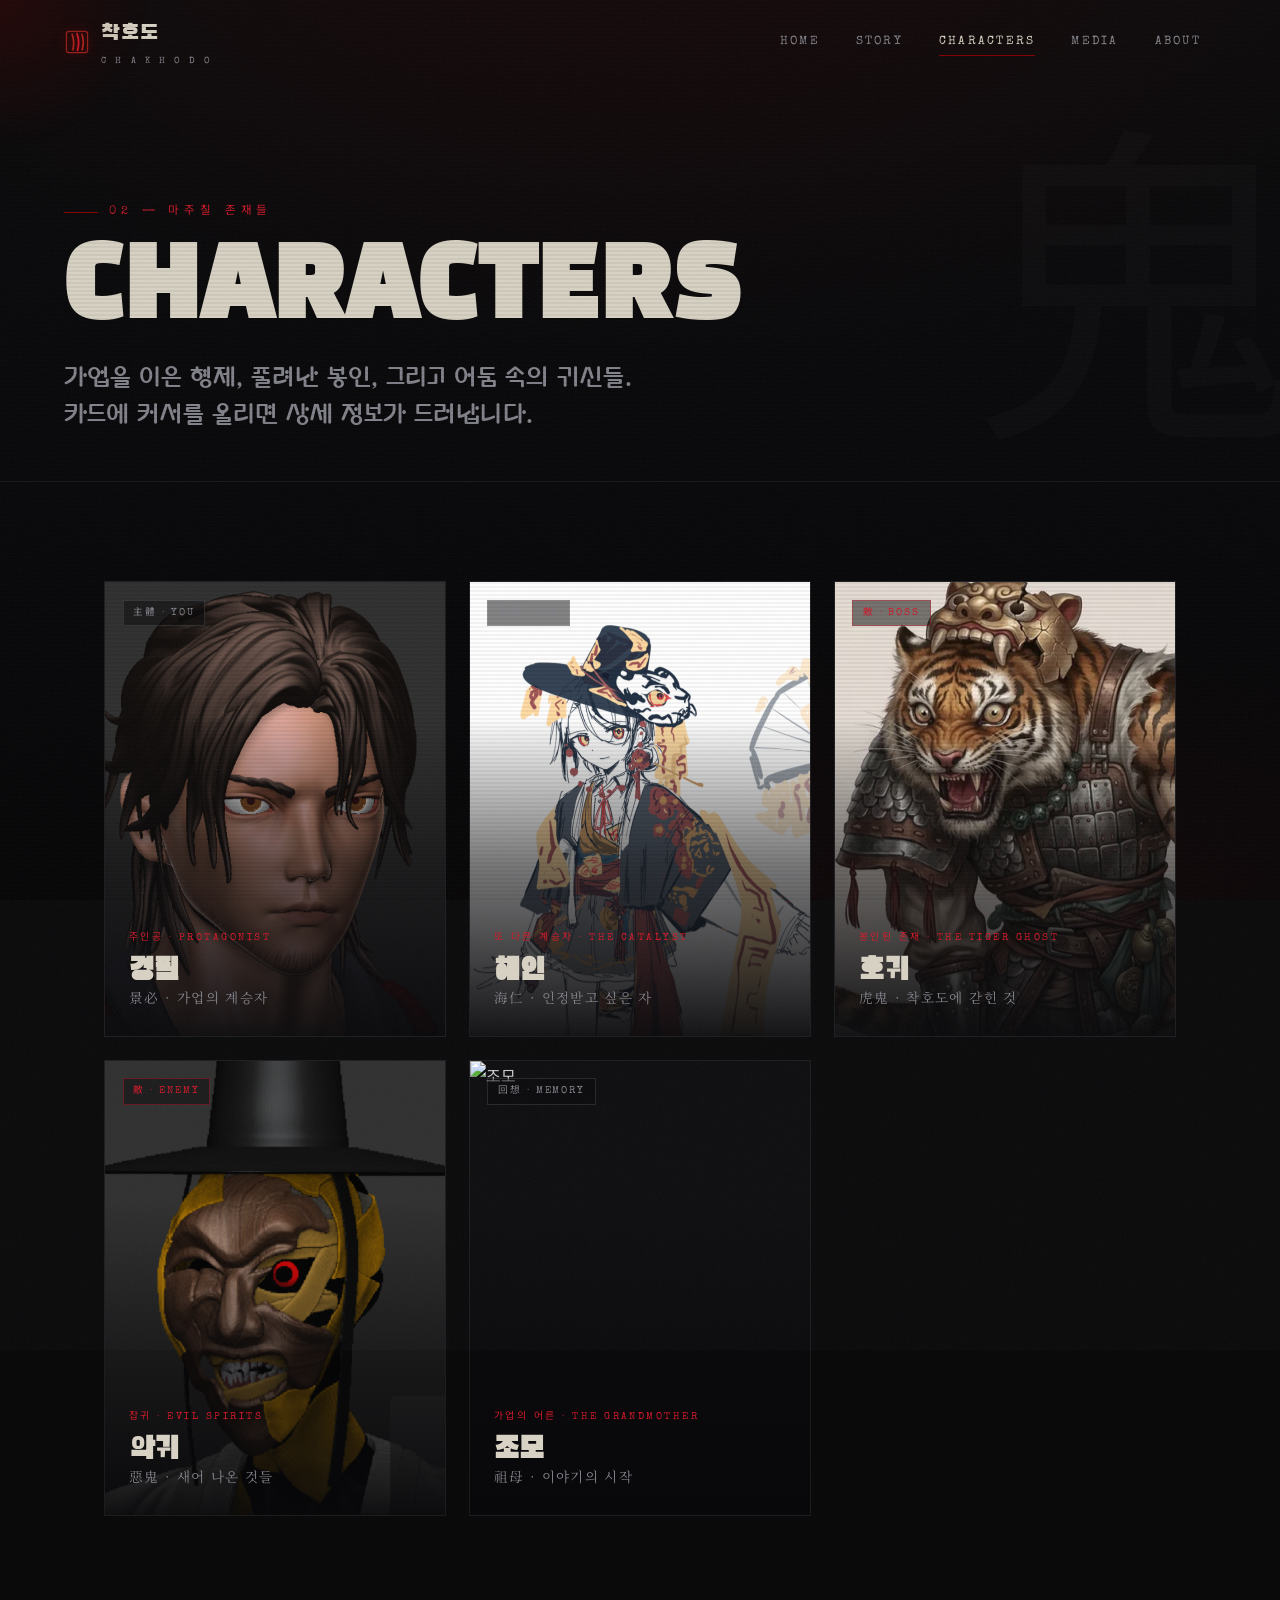
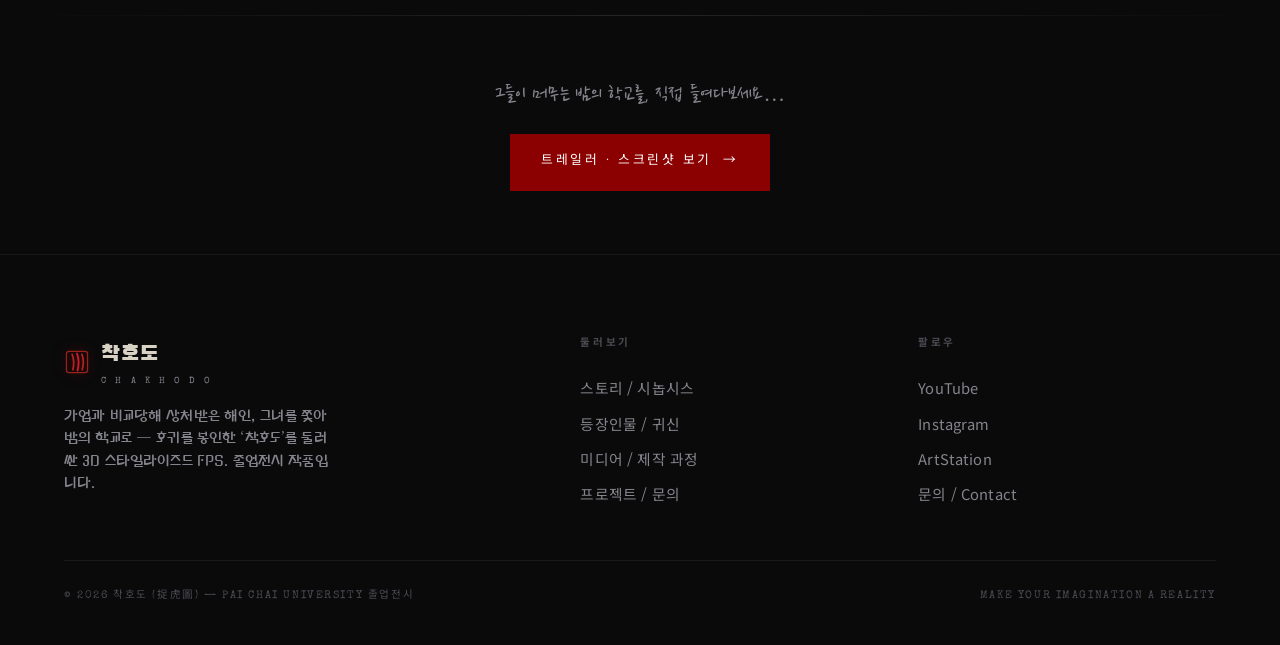
==== commit f49b3dec: "fix: ai Chai University를 Pai Chai University로 변경" ====
--- a/characters.html
+++ b/characters.html
@@ -1,4 +1,4 @@
-<!DOCTYPE html>
+﻿<!DOCTYPE html>
 <html lang="ko">
 <head>
   <meta charset="UTF-8" />
@@ -140,7 +140,7 @@
       </div>
     </div>
     <div class="foot-bottom">
-      <span>© <span data-year>2026</span> 착호도 (捉虎圖) — ai Chai University 졸업전시</span>
+      <span>© <span data-year>2026</span> 착호도 (捉虎圖) — Pai Chai University 졸업전시</span>
       <span>MAKE YOUR IMAGINATION A REALITY</span>
     </div>
   </footer>
--- a/assets/css/style.css
+++ b/assets/css/style.css
@@ -436,7 +436,9 @@
 .sec-title {
   font-family: var(--f-serif); font-weight: 900;
   font-size: clamp(2rem, 5.5vw, 4rem); line-height: 1.05; color: var(--bone); letter-spacing: -0.01em;
-}
+  word-break: keep-all;
+}
+.sec-title--nowrap { white-space: nowrap; }
 .sec-title .accent { color: var(--blood-bright); }
 .sec-sub { margin-top: 1.4rem; color: var(--text-dim); font-size: 1.05rem; max-width: 60ch; }
 
@@ -713,6 +715,8 @@
   .hero__title .en { letter-spacing: 0.4em; }
   .title-scroll { padding: 1.4rem 2.4rem; }
   .t-back-img { height: clamp(320px, 60vh, 460px); }  /* 한글(.t-kor-img)은 %라 자동 축소 */
+  /* 한 줄 제목이 좁은 화면에서 넘치지 않도록 크기 보정 */
+  .sec-title--nowrap { font-size: clamp(1.3rem, 6.2vw, 2.4rem); }
 }
 @media (prefers-reduced-motion: reduce) {
   *, *::before, *::after { animation-duration: 0.001ms !important; animation-iteration-count: 1 !important; transition-duration: 0.01ms !important; scroll-behavior: auto !important; }
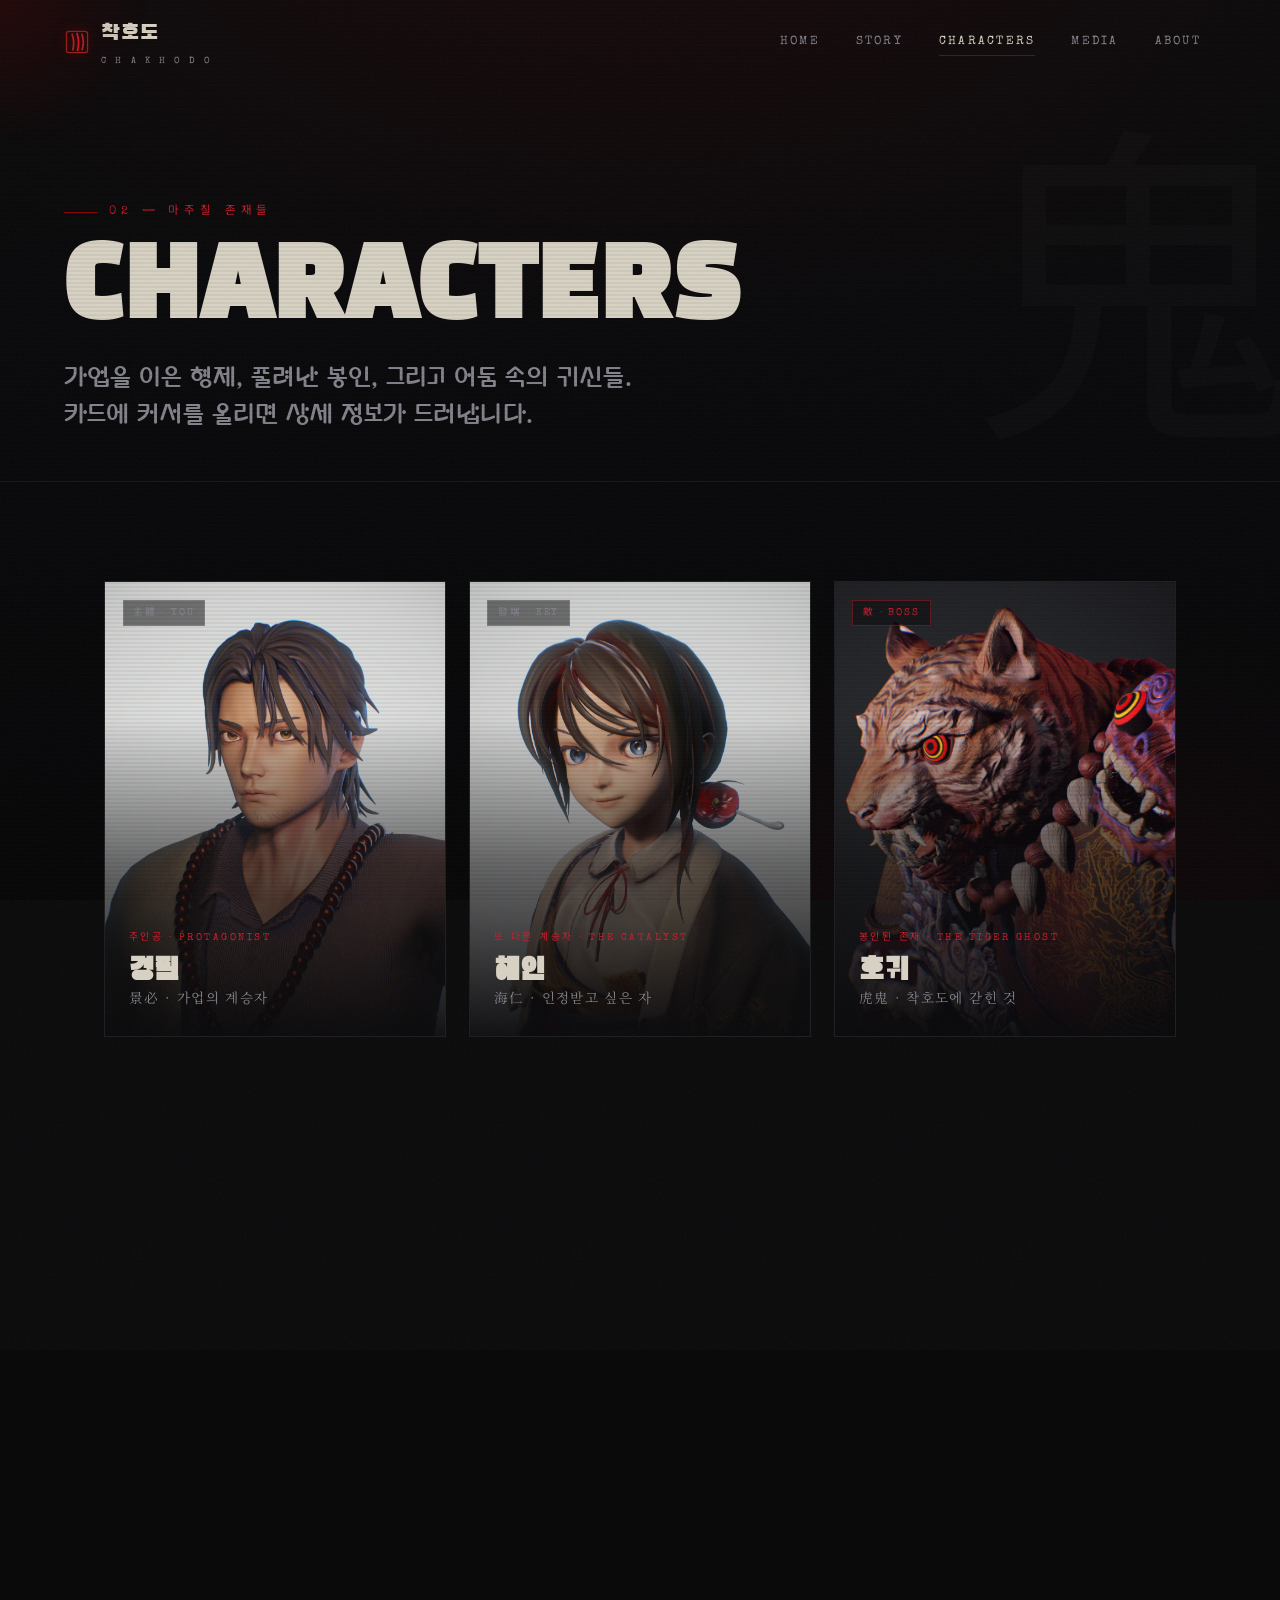
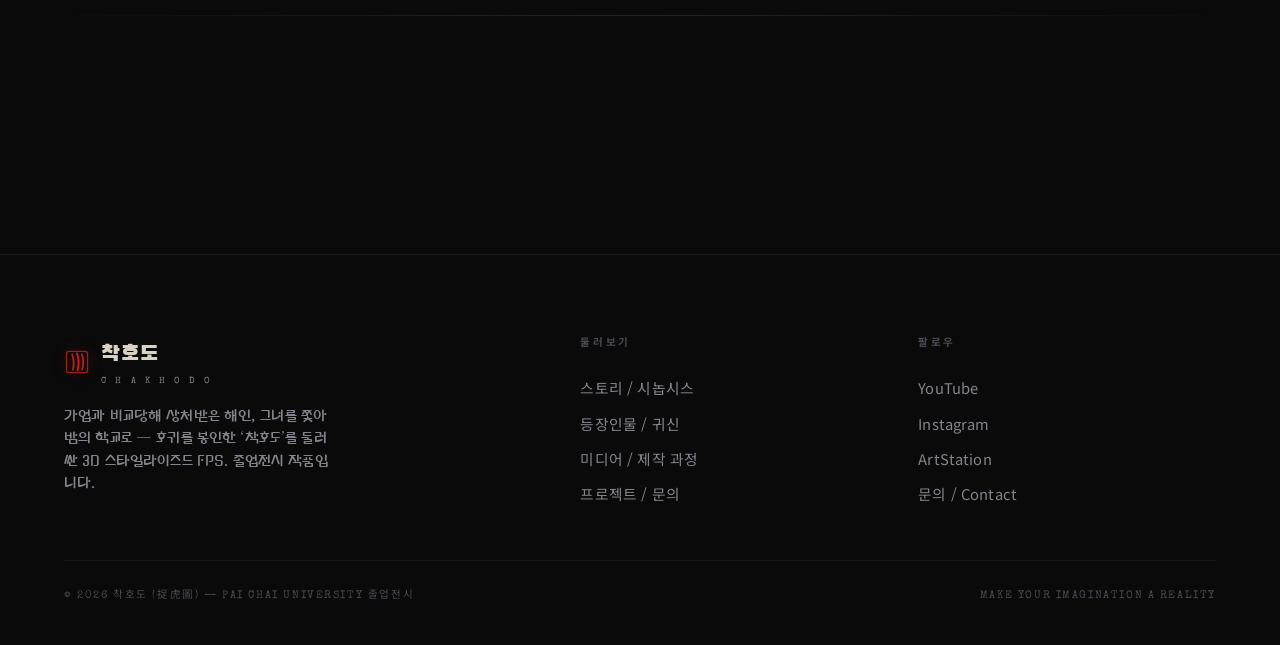
==== commit d6c42a65: "feat: 교체된 이미지 반영 및 항목별 이미지 표시 수량 변경 - 캐릭터 이미지 1~4를 .jpg로 교체 - 스크린샷 갤러리 8장으로 확장 - 제작 과정: 모델링 8장, 리깅 3" ====
--- a/characters.html
+++ b/characters.html
@@ -47,7 +47,7 @@
 
           <!-- 경필 (주인공) -->
           <article class="char-card reveal">
-            <img class="char-portrait" src="assets/img/char/CHARACTERS-1.png" alt="경필" loading="lazy" />
+            <img class="char-portrait" src="assets/img/char/CHARACTERS-1.jpg" alt="경필" loading="lazy" />
             <span class="char-card__tag">主體 · YOU</span>
             <div class="char-card__body">
               <span class="char-card__role">주인공 · Protagonist</span>
@@ -58,7 +58,7 @@
 
           <!-- 해인 (발단) -->
           <article class="char-card reveal" data-d="1">
-            <img class="char-portrait" src="assets/img/char/CHARACTERS-2.png" alt="해인" loading="lazy" />
+            <img class="char-portrait" src="assets/img/char/CHARACTERS-2.jpg" alt="해인" loading="lazy" />
             <span class="char-card__tag">發端 · KEY</span>
             <div class="char-card__body">
               <span class="char-card__role">또 다른 계승자 · The Catalyst</span>
@@ -69,7 +69,7 @@
 
           <!-- 호귀 (보스) -->
           <article class="char-card is-threat reveal" data-d="2">
-            <img class="char-portrait" src="assets/img/char/CHARACTERS-3.png" alt="호귀" loading="lazy" />
+            <img class="char-portrait" src="assets/img/char/CHARACTERS-3.jpg" alt="호귀" loading="lazy" />
             <span class="char-card__tag">敵 · BOSS</span>
             <div class="char-card__body">
               <span class="char-card__role">봉인된 존재 · The Tiger Ghost</span>
@@ -80,7 +80,7 @@
 
           <!-- 악귀 (적) -->
           <article class="char-card is-threat reveal">
-            <img class="char-portrait" src="assets/img/char/CHARACTERS-4.png" alt="악귀" loading="lazy" />
+            <img class="char-portrait" src="assets/img/char/CHARACTERS-4.jpg" alt="악귀" loading="lazy" />
             <span class="char-card__tag">敵 · ENEMY</span>
             <div class="char-card__body">
               <span class="char-card__role">잡귀 · Evil Spirits</span>
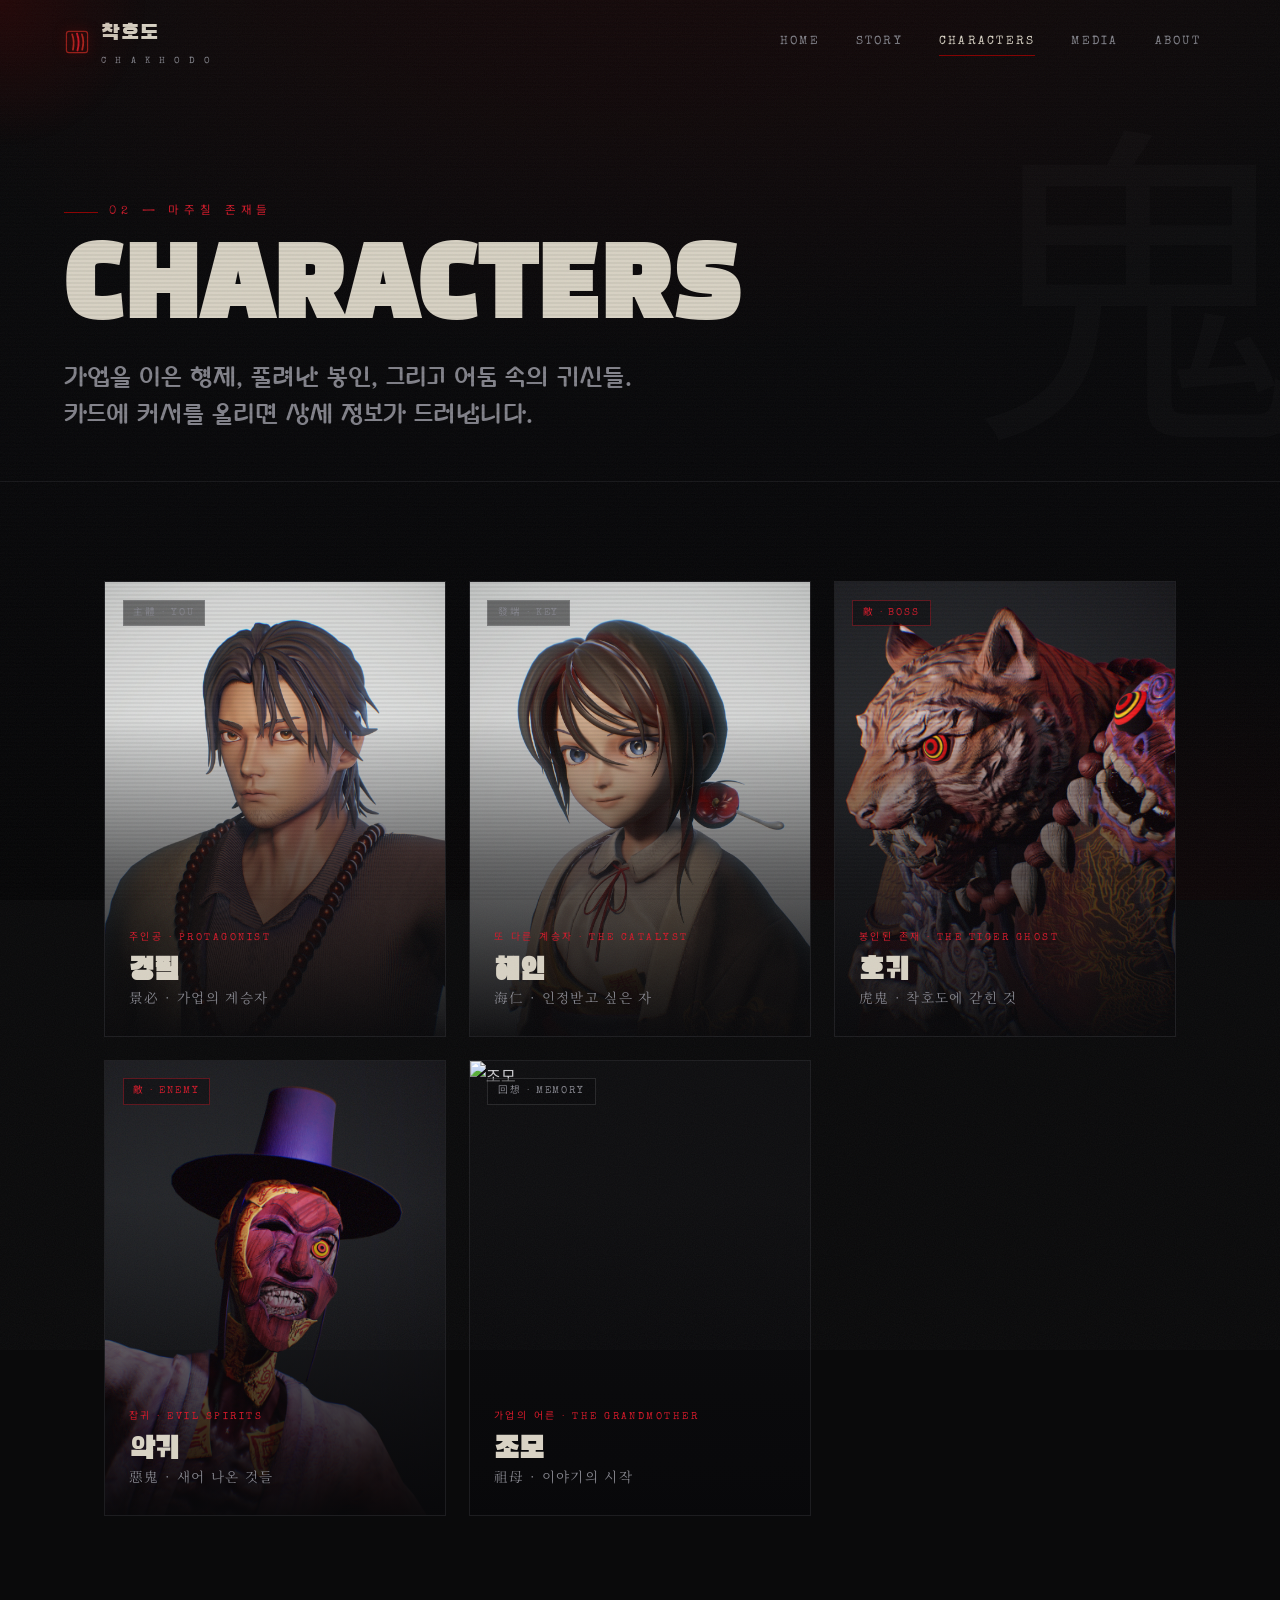
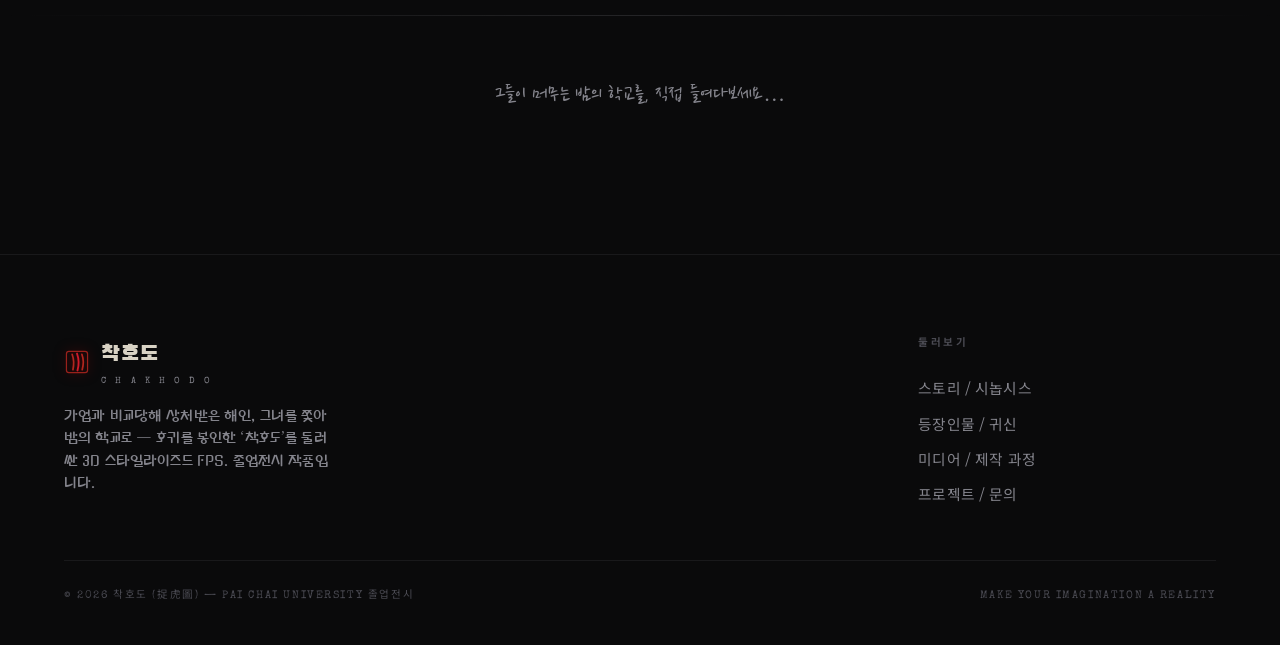
==== commit f1e73b28: "fix: 문구·크레딧 수정 및 푸터 팔로우 영역, 이메일 버튼 제거 - index/story 시놉시스 제목 문구 수정 - download: 영상 편집 툴 After Effects로" ====
--- a/characters.html
+++ b/characters.html
@@ -131,13 +131,6 @@
         <a href="media.html">미디어 / 제작 과정</a>
         <a href="download.html">프로젝트 / 문의</a>
       </div>
-      <div class="foot-col">
-        <h5>팔로우</h5>
-        <a href="#" rel="noopener">YouTube</a>
-        <a href="#" rel="noopener">Instagram</a>
-        <a href="#" rel="noopener">ArtStation</a>
-        <a href="download.html">문의 / Contact</a>
-      </div>
     </div>
     <div class="foot-bottom">
       <span>© <span data-year>2026</span> 착호도 (捉虎圖) — Pai Chai University 졸업전시</span>
--- a/assets/css/style.css
+++ b/assets/css/style.css
@@ -652,6 +652,7 @@
 /* 11. Footer -------------------------------------------------------- */
 .site-footer { border-top: 1px solid var(--line); padding: clamp(3rem,7vw,5rem) var(--pad-x) 2.5rem; position: relative; }
 .footer-grid { display: grid; grid-template-columns: 1.6fr 1fr 1fr; gap: 2.5rem; max-width: var(--maxw); margin-inline: auto; }
+.footer-grid .foot-col { grid-column: 3; }
 .footer-brand .brand { margin-bottom: 1rem; }
 .footer-brand p { color: var(--text-dim); font-size: 0.9rem; max-width: 34ch; }
 .foot-col h5 { font-family: var(--f-mono); font-size: 0.66rem; letter-spacing: 0.25em; color: var(--text-faint); text-transform: uppercase; margin-bottom: 1.1rem; }
@@ -711,6 +712,7 @@
   .media-grid { grid-template-columns: 1fr; }
   .shot.span-6, .shot.span-4, .shot.span-8, .shot.span-12 { grid-column: auto; aspect-ratio: 16/9; }
   .footer-grid { grid-template-columns: 1fr; }
+  .footer-grid .foot-col { grid-column: auto; }
   .specs { grid-template-columns: 1fr; }
   .hero__title .en { letter-spacing: 0.4em; }
   .title-scroll { padding: 1.4rem 2.4rem; }
